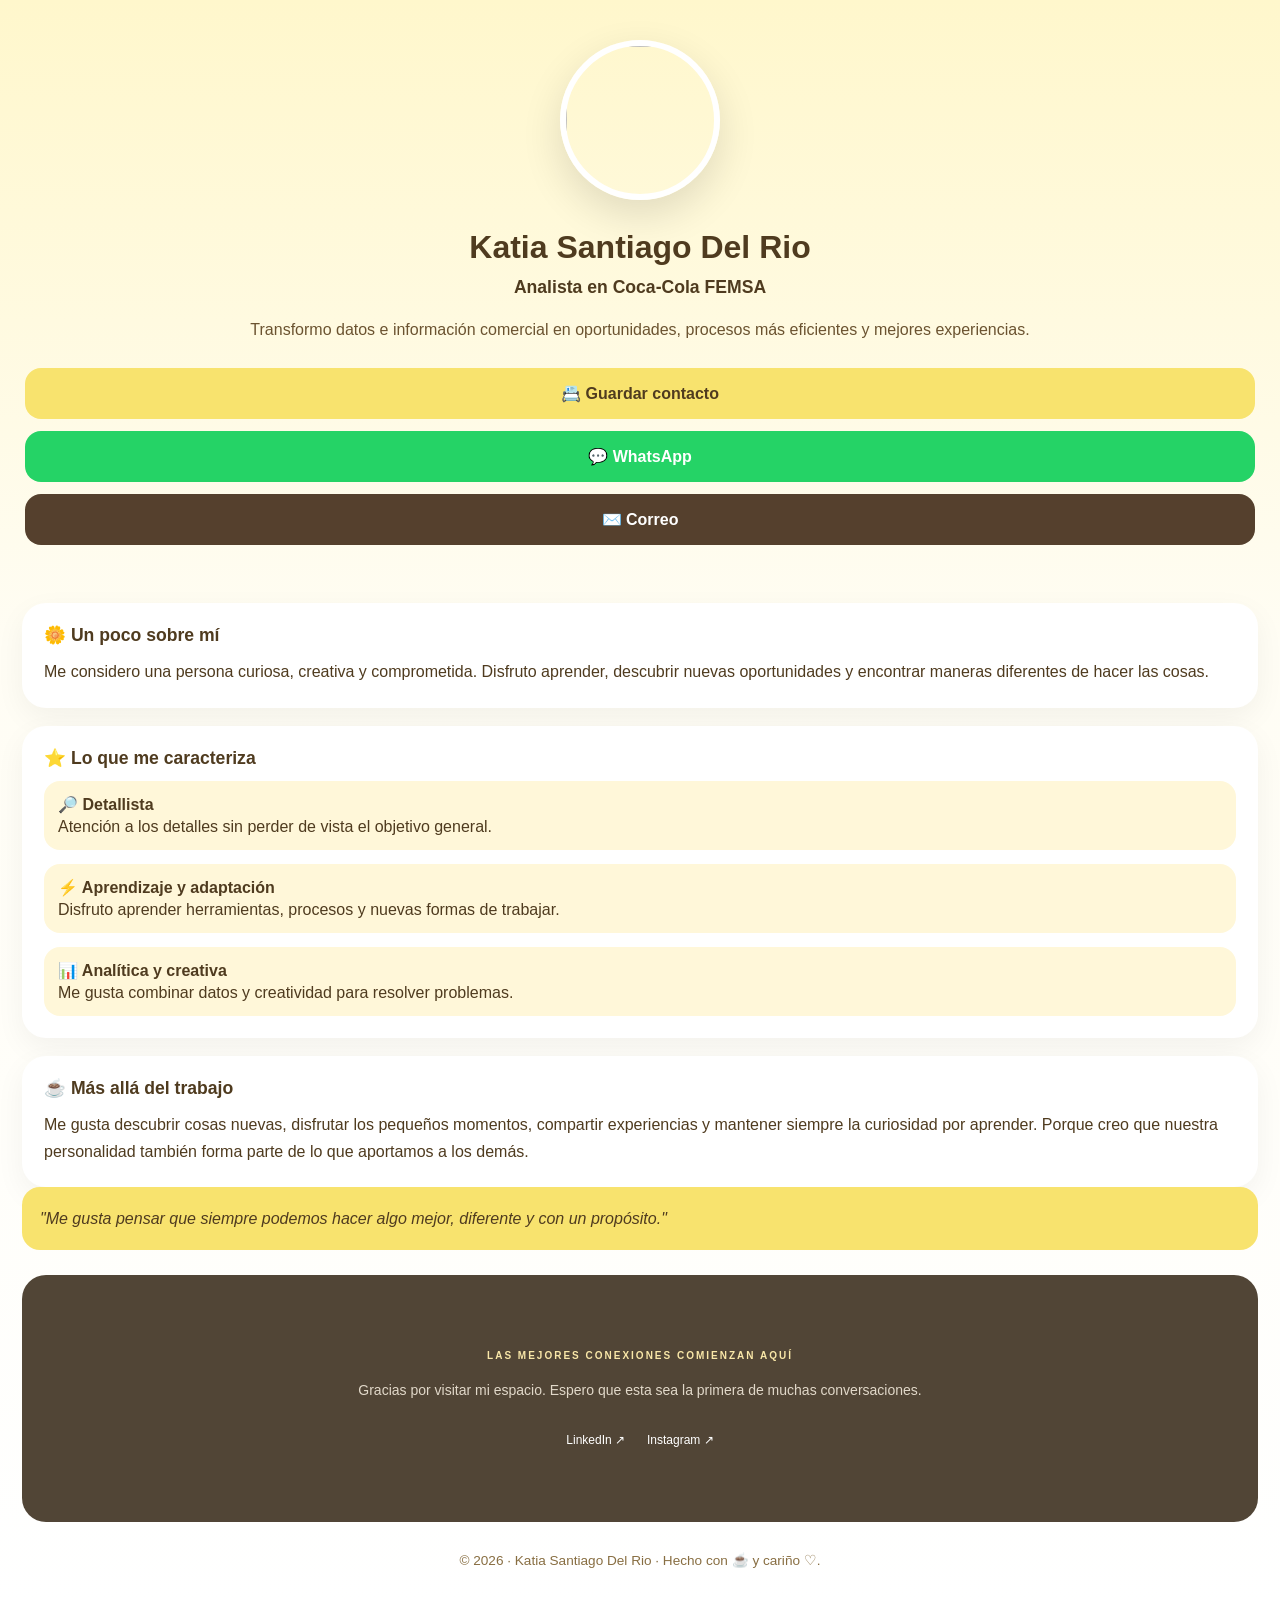
==== index_Katia.html @ d1965f23 "Rename index.html to index_Katia.html" ====
<!DOCTYPE html>
<html lang="es">

<head>

    <meta charset="UTF-8">
    <meta name="viewport" content="width=device-width, initial-scale=1.0">

    <title>Katia Santiago Del Rio</title>

    <link rel="preconnect" href="https://fonts.googleapis.com">
    <link rel="preconnect" href="https://fonts.gstatic.com" crossorigin>

    <style>

        /* ========================================
           CONFIGURACIÓN GENERAL
        ======================================== */

        * {
            margin: 0;
            padding: 0;
            box-sizing: border-box;
        }

        body {
            font-family: -apple-system, BlinkMacSystemFont, 'Segoe UI', sans-serif;

            background: linear-gradient(
                180deg,
                #FFF7CC 0%,
                #FFFDF4 40%,
                #FFFFFF 100%
            );

            color: #4F3B1F;
            min-height: 100vh;
        }


        /* ========================================
           PRESENTACIÓN PRINCIPAL
        ======================================== */

        .hero {
            text-align: center;
            padding: 40px 25px;
        }

        .foto {
            width: 160px;
            height: 160px;
            border-radius: 50%;
            object-fit: cover;
            border: 6px solid white;
            box-shadow: 0 15px 40px rgba(0, 0, 0, .12);
        }

        .nombre {
            margin-top: 20px;
            font-size: 2rem;
            font-weight: 800;
            line-height: 1.1;
        }

        .ubicacion {
            margin-top: 10px;
            color: #866A3A;
            font-size: .95rem;
        }

        .puesto {
            margin-top: 12px;
            font-size: 1.1rem;
            font-weight: 600;
        }

        .tagline {
            margin-top: 18px;
            line-height: 1.7;
            color: #6B5330;
        }


        /* ========================================
           BOTONES DE CONTACTO
        ======================================== */

        .botones {
            margin-top: 25px;
            display: grid;
            gap: 12px;
        }

        .btn {
            text-decoration: none;
            padding: 16px;
            border-radius: 16px;
            font-weight: 700;
            text-align: center;
            transition: .2s;
        }

        .btn:active {
            transform: scale(.98);
        }

        .contacto {
            background: #F8E36E;
            color: #4F3B1F;
        }

        .linkedin {
            background: #0A66C2;
            color: white;
        }

        .whatsapp {
            background: #25D366;
            color: white;
        }

        .correo {
            background: #55402D;
            color: white;
        }


        /* ========================================
           CONTENEDOR Y TARJETAS
        ======================================== */

        .container {
            padding: 0 22px 40px;
        }

        .card {
            background: white;
            padding: 22px;
            border-radius: 24px;
            margin-top: 18px;
            box-shadow: 0 10px 30px rgba(0, 0, 0, .05);
        }

        .card h2 {
            margin-bottom: 12px;
            font-size: 1.1rem;
        }

        .card p {
            line-height: 1.7;
        }


        /* ========================================
           HABILIDADES
        ======================================== */

        .habilidades {
            display: grid;
            gap: 14px;
        }

        .habilidad {
            background: #FFF7D9;
            border-radius: 16px;
            padding: 14px;
        }

        .habilidad strong {
            display: block;
            margin-bottom: 4px;
        }


        /* ========================================
           FRASE DESTACADA
        ======================================== */

        .quote {
            background: #F8E36E;
            border-radius: 18px;
            padding: 18px;
            font-style: italic;
            line-height: 1.7;
            color: #4F3B1F;
        }


        /* ========================================
           CIERRE / CONECTEMOS
        ======================================== */

        .cierre {
            background: #514536;
            color: white;
            text-align: center;
            padding: 75px 7%;
            border-radius: 24px;
            margin-top: 25px;
        }

        .eyebrow {
            color: #A47D38;
            font-size: 10px;
            font-weight: 800;
            letter-spacing: 2px;
            text-transform: uppercase;
            margin-bottom: 17px;
        }

        .cierre .eyebrow {
            color: #F9E7A8;
        }

        .cierre h2 {
            font-size: 42px;
            line-height: 1.12;
            letter-spacing: -2px;
            margin-bottom: 20px;
        }

        .cierre h2 span {
            display: block;
            color: #F9E7A8;
            font-family: 'Playfair Display', serif;
            font-style: italic;
        }

        .cierre p {
            color: #E1D8C9;
            font-size: 14px;
            line-height: 1.8;
            margin-bottom: 25px;
        }

        .redes {
            display: flex;
            justify-content: center;
            flex-wrap: wrap;
            gap: 22px;
            margin-top: 30px;
        }

        .redes a {
            font-size: 12px;
            color: white;
            text-decoration: none;
            transition: .3s;
        }

        .redes a:hover {
            color: #F9E7A8;
        }


        /* ========================================
           PIE DE PÁGINA
        ======================================== */

        .footer {
            text-align: center;
            margin-top: 30px;
            color: #886E42;
            font-size: .85rem;
        }


        /* ========================================
           ADAPTACIÓN A CELULARES
        ======================================== */

        @media (max-width: 360px) {

            .nombre {
                font-size: 1.7rem;
            }

            .cierre {
                padding: 55px 7%;
            }

            .cierre h2 {
                font-size: 36px;
            }

        }

    </style>

</head>


<body>


    <!-- ========================================
         PRESENTACIÓN PRINCIPAL
    ======================================== -->

    <section class="hero">

        <img src="Katia_avatar.png" class="foto">

        <h1 class="nombre">
            Katia Santiago Del Rio
        </h1>

        <p class="puesto">
            Analista en Coca-Cola FEMSA
        </p>

        <p class="tagline">
            Transformo datos e información comercial en oportunidades, procesos más eficientes y mejores experiencias.
        </p>


        <!-- BOTONES DE CONTACTO -->

        <div class="botones">

            <a
                class="btn contacto"
                href="contacto.vcf"
                download>
                📇 Guardar contacto
            </a>

            <a
                class="btn whatsapp"
                href="https://wa.me/qr/TQZ2Q4BZPRHHJ1">
                💬 WhatsApp
            </a>

            <a
                class="btn correo"
                href="mailto:katia.santiago@kof.com">
                ✉️ Correo
            </a>

        </div>

    </section>



    <!-- ========================================
         CONTENIDO PRINCIPAL
    ======================================== -->

    <div class="container">


        <!-- SOBRE MÍ -->

        <div class="card">

            <h2>🌼 Un poco sobre mí</h2>

            <p>
                Me considero una persona curiosa, creativa y comprometida. Disfruto aprender, descubrir nuevas oportunidades y encontrar maneras diferentes de hacer las cosas.
            </p>

        </div>



        <!-- HABILIDADES -->

        <div class="card">

            <h2>⭐ Lo que me caracteriza</h2>

            <div class="habilidades">

                <div class="habilidad">

                    <strong>🔎 Detallista</strong>

                    Atención a los detalles sin perder de vista el objetivo general.

                </div>


                <div class="habilidad">

                    <strong>⚡ Aprendizaje y adaptación</strong>

                    Disfruto aprender herramientas, procesos y nuevas formas de trabajar.

                </div>


                <div class="habilidad">

                    <strong>📊 Analítica y creativa</strong>

                    Me gusta combinar datos y creatividad para resolver problemas.

                </div>

            </div>

        </div>



        <!-- MÁS ALLÁ DEL TRABAJO -->

        <div class="card">

            <h2>☕ Más allá del trabajo</h2>

            <p>
                Me gusta descubrir cosas nuevas, disfrutar los pequeños momentos, compartir experiencias y mantener siempre la curiosidad por aprender. Porque creo que nuestra personalidad también forma parte de lo que aportamos a los demás.
            </p>

        </div>



        <!-- FRASE PERSONAL -->

        <div class="quote">

            "Me gusta pensar que siempre podemos hacer algo mejor, diferente y con un propósito."

        </div>



        <!-- ========================================
             CIERRE / CONECTEMOS
        ======================================== -->

        <section class="cierre" id="conectemos">

            <div class="eyebrow">
                Las mejores conexiones comienzan aquí
            </div>

            <p>
                Gracias por visitar mi espacio.
                Espero que esta sea la primera de muchas conversaciones.
            </p>

            <div class="redes">

                <a
                    href="https://www.linkedin.com/katia-santiago-del-rio"
                    target="_blank">
                    LinkedIn ↗
                </a>

                <a
                    href="https://www.instagram.com/kati_santiago"
                    target="_blank">
                    Instagram ↗
                </a>

            </div>

        </section>



        <!-- ========================================
             PIE DE PÁGINA
        ======================================== -->

        <div class="footer">

            © 2026 · Katia Santiago Del Rio · Hecho con ☕ y cariño ♡.

        </div>


    </div>


</body>

</html>
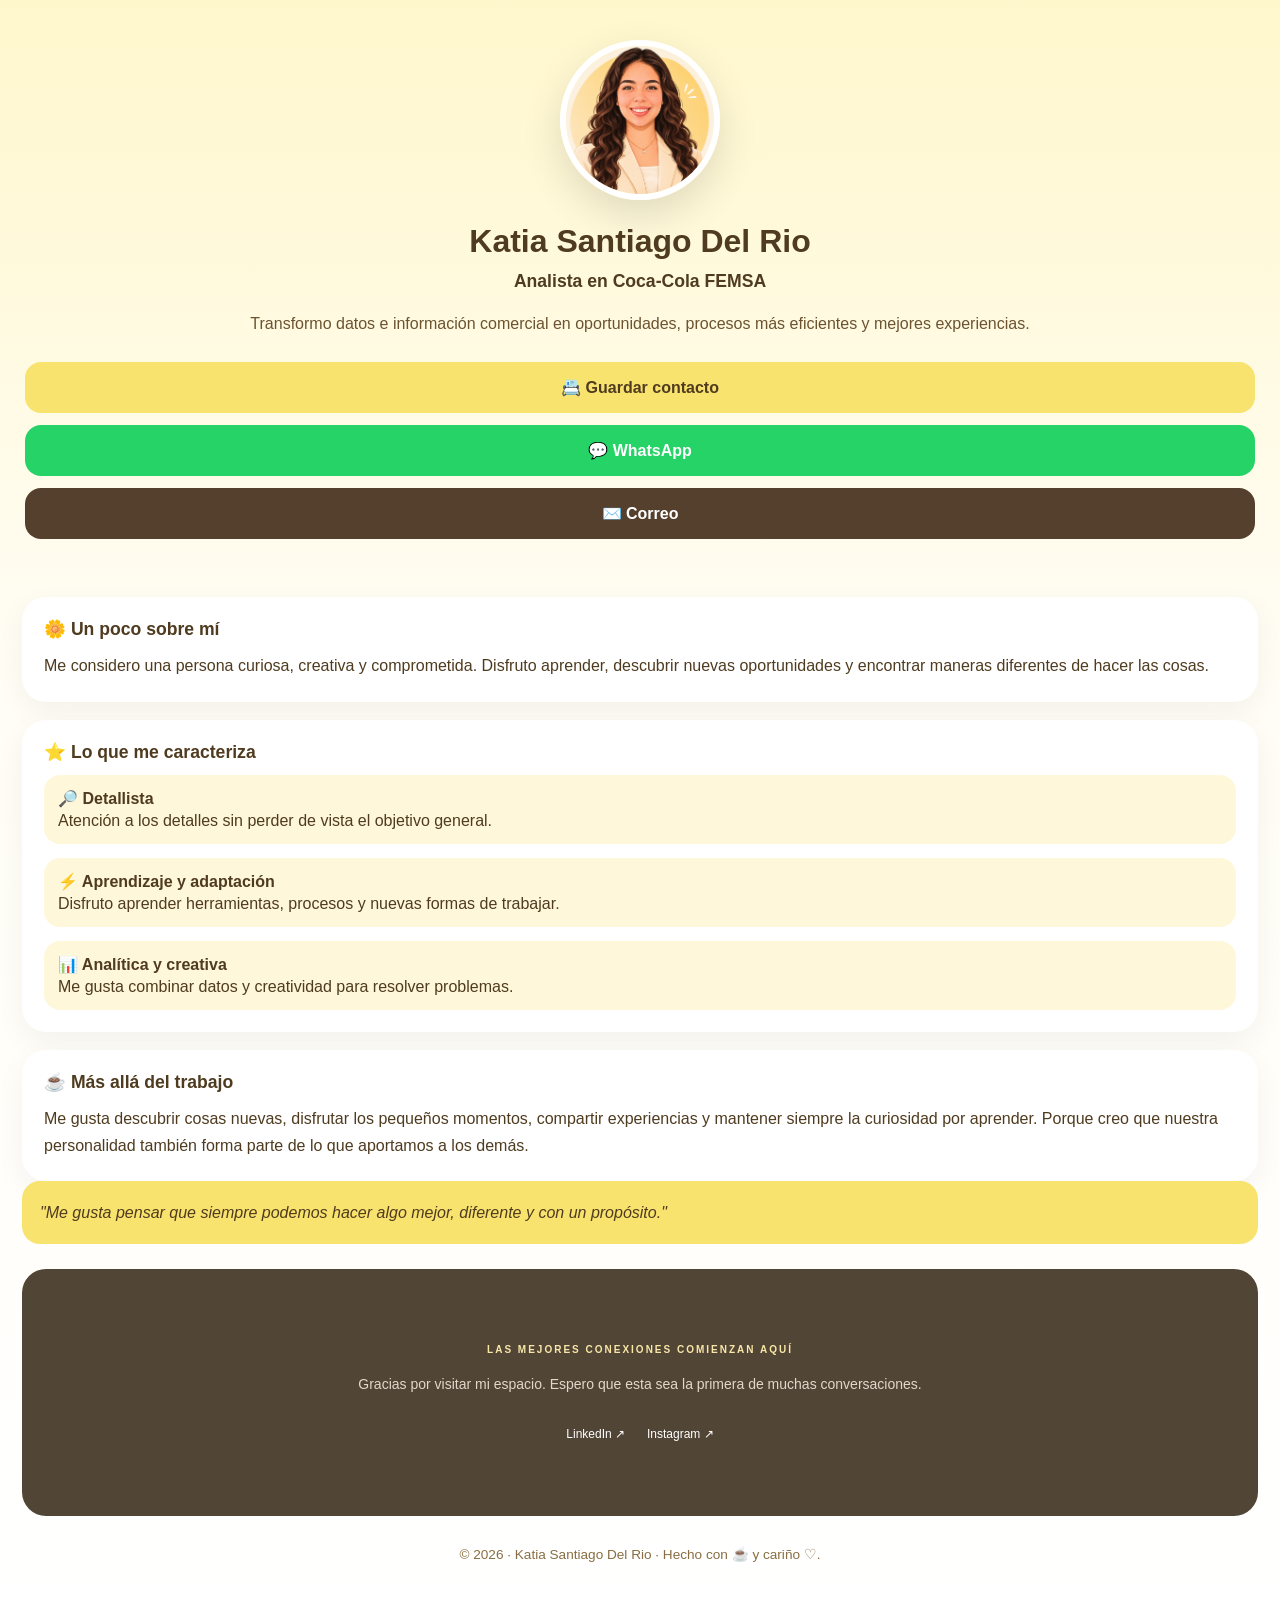
==== commit fe3f4e68: "Update index_Katia.html" ====
--- a/index_Katia.html
+++ b/index_Katia.html
@@ -301,7 +301,7 @@
 
     <section class="hero">
 
-        <img src="Katia_avatar.png" class="foto">
+        <img src="avatar_Katia.png" class="foto">
 
         <h1 class="nombre">
             Katia Santiago Del Rio
@@ -322,7 +322,7 @@
 
             <a
                 class="btn contacto"
-                href="contacto.vcf"
+                href="contacto_Katia.vcf"
                 download>
                 📇 Guardar contacto
             </a>
